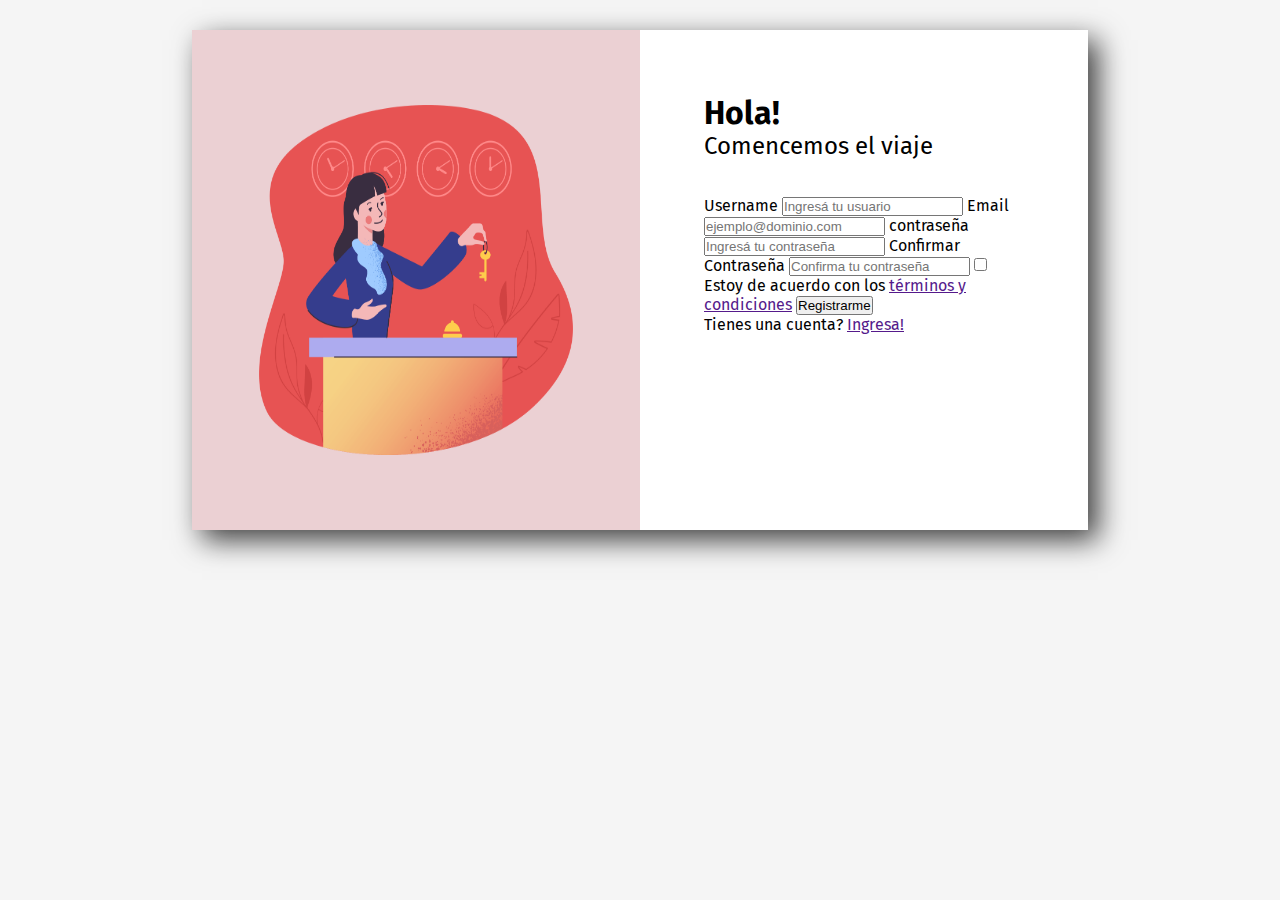
==== index.html @ 23bb0846 "se realiza maquetado y avanze de css" ====
<!DOCTYPE html>
<html lang="en">
  <head>
    <meta charset="UTF-8" />
    <meta name="viewport" content="width=device-width, initial-scale=1.0" />
    <link rel="stylesheet" href="style.css" />
    <title>Document</title>
  </head>
  <body>
    <div class="container">
      <div class="conteiner__left">
        <div class="conteiner__left__img">
          <img class="image" src="img/registro.png" />
        </div>
      </div>
      <div class="conteiner__right">
        <h1 class="title">Hola!</h1>
        <h2 class="subtitle">Comencemos el viaje</h2>
        <form action="conteiner__form">
          <label for="">
            Username
            <input type="text" placeholder="Ingresá tu usuario" />
          </label>
          <label for=""
            >Email
            <input type="email" placeholder="ejemplo@dominio.com" />
          </label>
          <label for="">
            contraseña
            <input type="password" placeholder="Ingresá tu contraseña" />
          </label>
          <label for="">
            Confirmar Contraseña
            <input type="password" placeholder="Confirma tu contraseña" />
          </label>
          <label>
            <input type="checkbox" /> Estoy de acuerdo con los
            <a href="">términos y condiciones</a>
          </label>
          <button>Registrarme</button>
          <p>Tienes una cuenta? <a href="">Ingresa!</a></p>
        </form>
      </div>
    </div>
  </body>
</html>
---- style.css ----
@import url("https://fonts.googleapis.com/css?family=Fira+Sans:300,400,600,700&display=swap");
* {
  padding: 0;
  margin: 0;
  box-sizing: border-box;
}

body {
  font-family: "Fira Sans", sans-serif;
  background-color: #f5f5f5;
}

.container {
  width: 70%;
  height: 500px;
  display: flex;
  margin: 30px auto;
  box-shadow: 10px 10px 27px 0px rgba(0, 0, 0, 0.75);
}

.conteiner__left {
  width: 50%;
  background-color: #ebd0d3;
  display: flex;
  justify-content: center;
  align-items: center;
}

.conteiner__left__img {
  width: 70%;
  height: 70%;
}

.conteiner__right {
  width: 50%;
  padding: 4rem;
  background-color: white;
}

.image {
  width: 100%;
  height: 100%;
}

.title {
  font-size: 32px;
}

.subtitle {
  font-weight: 400;
  margin-bottom: 36px;
}

/*# sourceMappingURL=style.css.map */
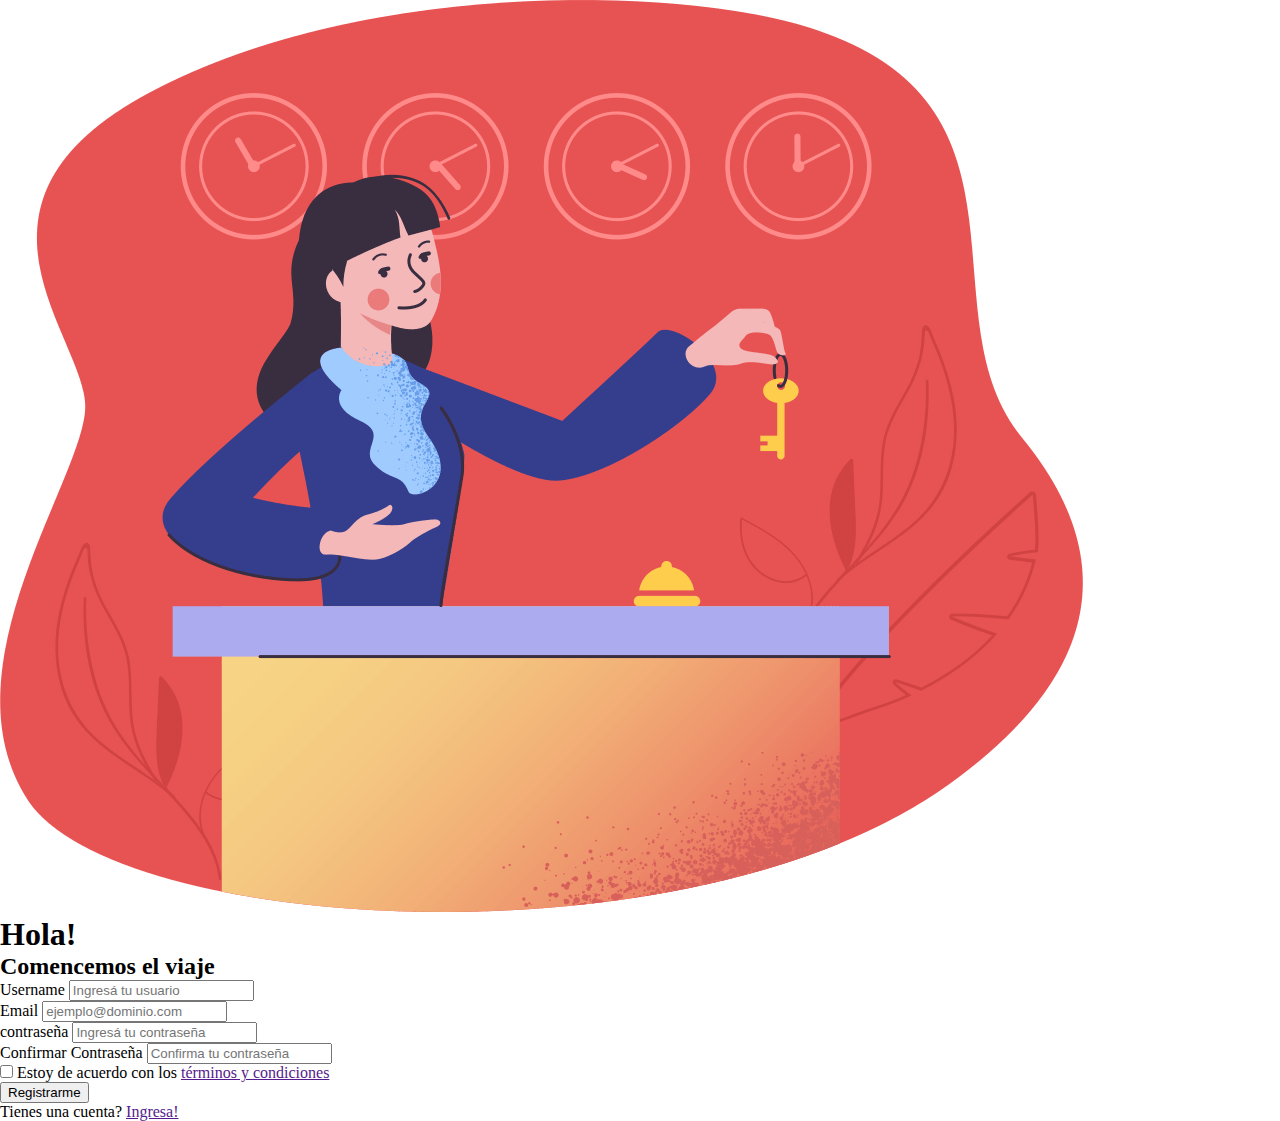
==== commit 2808a0a4: "first commit" ====
--- a/index.html
+++ b/index.html
@@ -3,42 +3,54 @@
   <head>
     <meta charset="UTF-8" />
     <meta name="viewport" content="width=device-width, initial-scale=1.0" />
-    <link rel="stylesheet" href="style.css" />
+    <link rel="stylesheet" href="styles/style.css" />
     <title>Document</title>
   </head>
   <body>
-    <div class="container">
-      <div class="conteiner__left">
-        <div class="conteiner__left__img">
-          <img class="image" src="img/registro.png" />
-        </div>
+    <div class="main">
+      <div class="conteiner conteiner--img">
+        <img class="image" src="img/registro.png" />
       </div>
-      <div class="conteiner__right">
+
+      <div class="conteiner conteiner--info">
         <h1 class="title">Hola!</h1>
         <h2 class="subtitle">Comencemos el viaje</h2>
-        <form action="conteiner__form">
-          <label for="">
-            Username
+        <form action="form">
+          <div class="form__item">
+            <label for="">
+              Username
+            </label>
             <input type="text" placeholder="Ingresá tu usuario" />
-          </label>
-          <label for=""
-            >Email
+          </div>
+          <div class="conteiner__form__item">
+            <label for="">Email </label>
             <input type="email" placeholder="ejemplo@dominio.com" />
-          </label>
-          <label for="">
-            contraseña
+          </div>
+          <div class="conteiner__form__item">
+            <label for="">
+              contraseña
+            </label>
             <input type="password" placeholder="Ingresá tu contraseña" />
-          </label>
-          <label for="">
-            Confirmar Contraseña
+          </div>
+          <div class="conteiner__form__item">
+            <label for="">
+              Confirmar Contraseña
+            </label>
             <input type="password" placeholder="Confirma tu contraseña" />
-          </label>
-          <label>
-            <input type="checkbox" /> Estoy de acuerdo con los
-            <a href="">términos y condiciones</a>
-          </label>
-          <button>Registrarme</button>
-          <p>Tienes una cuenta? <a href="">Ingresa!</a></p>
+          </div>
+          <div class="conteiner__form__item">
+            <label>
+              <input type="checkbox" /> Estoy de acuerdo con los
+              <a href="">términos y condiciones</a>
+            </label>
+          </div>
+          <div class="conteiner__form__item">
+            <button>Registrarme</button>
+          </div>
+
+          <div class="conteiner__form__item">
+            <p>Tienes una cuenta? <a href="">Ingresa!</a></p>
+          </div>
         </form>
       </div>
     </div>
--- a/styles/style.css
+++ b/styles/style.css
@@ -0,0 +1,5 @@
+* {
+  margin: 0;
+}
+
+/*# sourceMappingURL=style.css.map */
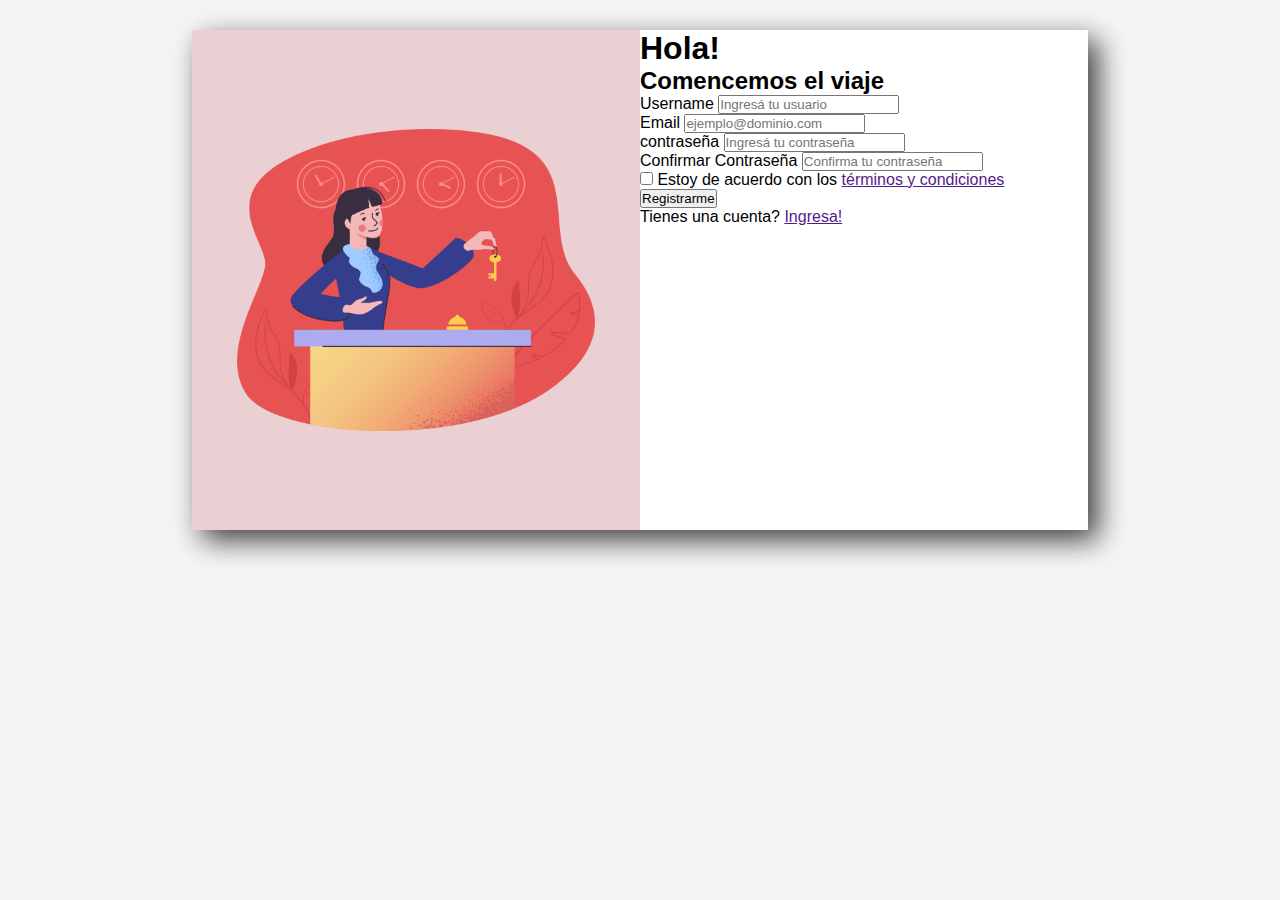
==== commit f6b353ea: "tp_11_avanzado" ====
--- a/index.html
+++ b/index.html
@@ -9,47 +9,67 @@
   <body>
     <div class="main">
       <div class="conteiner conteiner--img">
-        <img class="image" src="img/registro.png" />
+        <img class="conteiner__image" src="img/registro.png" />
       </div>
 
       <div class="conteiner conteiner--info">
-        <h1 class="title">Hola!</h1>
-        <h2 class="subtitle">Comencemos el viaje</h2>
-        <form action="form">
+        <form action="form" class="form">
+          <h1 class="title">Hola!</h1>
+          <h2 class="subtitle">Comencemos el viaje</h2>
+
           <div class="form__item">
-            <label for="">
+            <label for="" class="form__label">
               Username
             </label>
-            <input type="text" placeholder="Ingresá tu usuario" />
+            <input
+              class="form__input"
+              type="text"
+              placeholder="Ingresá tu usuario"
+            />
           </div>
-          <div class="conteiner__form__item">
-            <label for="">Email </label>
-            <input type="email" placeholder="ejemplo@dominio.com" />
+          <div class="form__item">
+            <label for="" class="form__label"> Email </label>
+            <input
+              class="form__input"
+              type="email"
+              placeholder="ejemplo@dominio.com"
+            />
           </div>
-          <div class="conteiner__form__item">
-            <label for="">
+          <div class="form__item">
+            <label for="" class="form__label">
               contraseña
             </label>
-            <input type="password" placeholder="Ingresá tu contraseña" />
+            <input
+              class="form__input"
+              type="password"
+              placeholder="Ingresá tu contraseña"
+            />
           </div>
-          <div class="conteiner__form__item">
-            <label for="">
+          <div class="form__item">
+            <label for="" class="form__label">
               Confirmar Contraseña
             </label>
-            <input type="password" placeholder="Confirma tu contraseña" />
+            <input
+              class="form__input"
+              type="password"
+              placeholder="Confirma tu contraseña"
+            />
           </div>
-          <div class="conteiner__form__item">
-            <label>
-              <input type="checkbox" /> Estoy de acuerdo con los
+          <div class="form__item">
+            <label class="form__label">
+              <input class="form__checkbox__" type="checkbox" /> Estoy de
+              acuerdo con los
               <a href="">términos y condiciones</a>
             </label>
           </div>
-          <div class="conteiner__form__item">
-            <button>Registrarme</button>
+          <div class="form__item">
+            <button class="btn">Registrarme</button>
           </div>
 
-          <div class="conteiner__form__item">
-            <p>Tienes una cuenta? <a href="">Ingresa!</a></p>
+          <div class="form__item">
+            <p class="form__legales">
+              Tienes una cuenta? <a class="form__legales" href="">Ingresa!</a>
+            </p>
           </div>
         </form>
       </div>
--- a/styles/style.css
+++ b/styles/style.css
@@ -1,5 +1,38 @@
 * {
   margin: 0;
+  padding: 0;
+  box-sizing: border-box;
+}
+
+.conteiner {
+  width: 50%;
+  display: flex;
+}
+.conteiner--img {
+  background-color: #ebd0d3;
+  justify-content: center;
+  align-items: center;
+}
+.conteiner--info {
+  background-color: white;
+  flex-direction: column;
+}
+.conteiner .conteiner__image {
+  width: 80%;
+  height: auto;
+}
+
+body {
+  font-family: "Fira Sans", sans-serif;
+  background-color: #f5f5f5;
+}
+
+.main {
+  width: 70%;
+  height: 500px;
+  display: flex;
+  margin: 30px auto;
+  box-shadow: 10px 10px 27px 0px rgba(0, 0, 0, 0.75);
 }
 
 /*# sourceMappingURL=style.css.map */
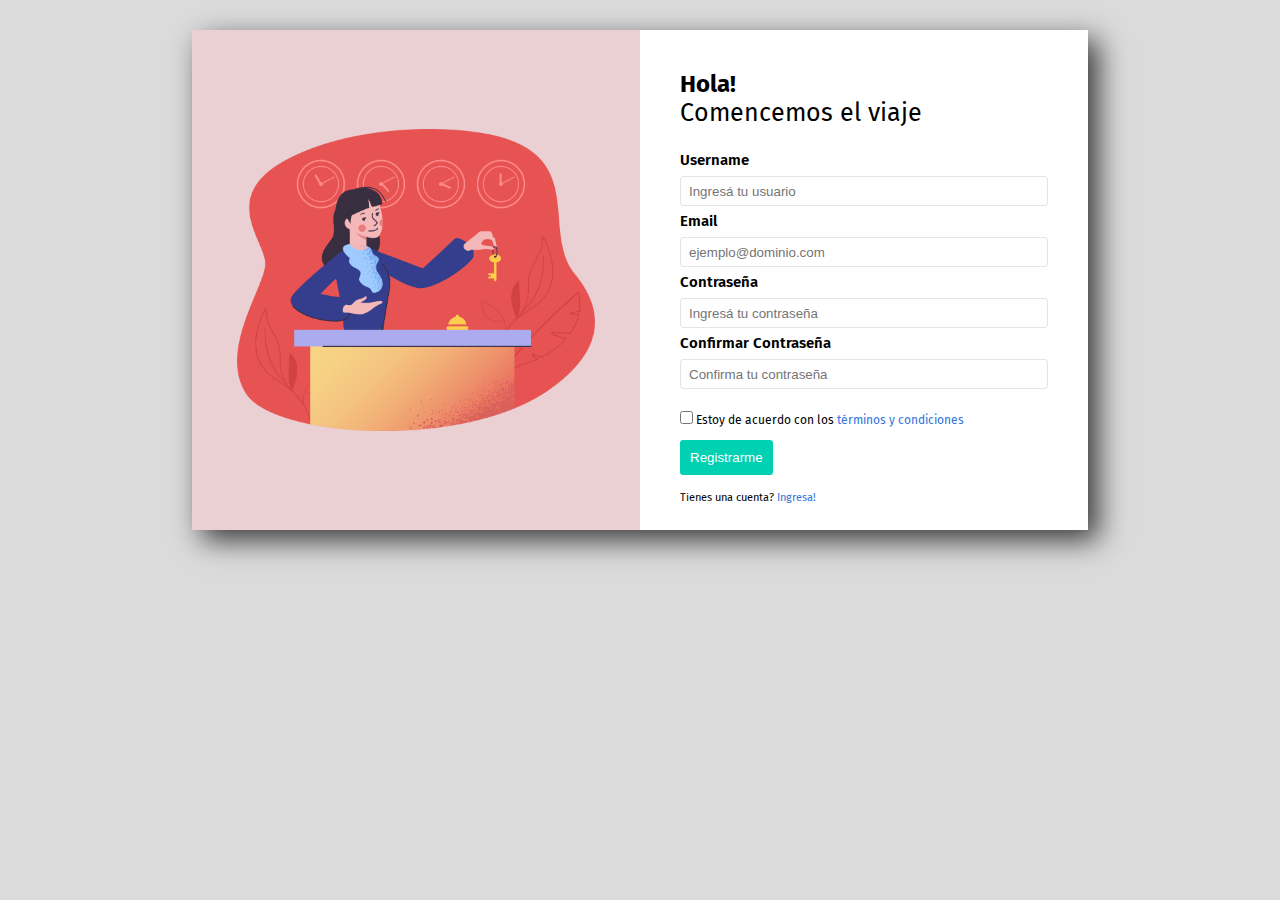
==== commit 27f72d5b: "Trabajo registro terminado" ====
--- a/index.html
+++ b/index.html
@@ -4,6 +4,10 @@
     <meta charset="UTF-8" />
     <meta name="viewport" content="width=device-width, initial-scale=1.0" />
     <link rel="stylesheet" href="styles/style.css" />
+    <link
+      href="https://fonts.googleapis.com/css?family=Fira+Sans:300,400,600,700,800&display=swap"
+      rel="stylesheet"
+    />
     <title>Document</title>
   </head>
   <body>
@@ -16,63 +20,64 @@
         <form action="form" class="form">
           <h1 class="title">Hola!</h1>
           <h2 class="subtitle">Comencemos el viaje</h2>
-
-          <div class="form__item">
-            <label for="" class="form__label">
-              Username
-            </label>
-            <input
-              class="form__input"
-              type="text"
-              placeholder="Ingresá tu usuario"
-            />
+          <div class="form form--item">
+            <div class="form form--item">
+              <label for="" class="form form--label">
+                Username
+              </label>
+              <input
+                class="form form--input"
+                type="text"
+                placeholder="Ingresá tu usuario"
+              />
+            </div>
+            <div class="form form--item">
+              <label for="" class="form form--label"> Email </label>
+              <input
+                class="form form--input"
+                type="email"
+                placeholder="ejemplo@dominio.com"
+              />
+            </div>
+            <div class="form form--item">
+              <label for="" class="form form--label">
+                Contraseña
+              </label>
+              <input
+                class="form form--input"
+                type="password"
+                placeholder="Ingresá tu contraseña"
+              />
+            </div>
+            <div class="form form--item">
+              <label for="" class="form form--label">
+                Confirmar Contraseña
+              </label>
+              <input
+                class="form form--input"
+                type="password"
+                placeholder="Confirma tu contraseña"
+              />
+            </div>
           </div>
-          <div class="form__item">
-            <label for="" class="form__label"> Email </label>
-            <input
-              class="form__input"
-              type="email"
-              placeholder="ejemplo@dominio.com"
-            />
-          </div>
-          <div class="form__item">
-            <label for="" class="form__label">
-              contraseña
-            </label>
-            <input
-              class="form__input"
-              type="password"
-              placeholder="Ingresá tu contraseña"
-            />
-          </div>
-          <div class="form__item">
-            <label for="" class="form__label">
-              Confirmar Contraseña
-            </label>
-            <input
-              class="form__input"
-              type="password"
-              placeholder="Confirma tu contraseña"
-            />
-          </div>
-          <div class="form__item">
-            <label class="form__label">
-              <input class="form__checkbox__" type="checkbox" /> Estoy de
-              acuerdo con los
-              <a href="">términos y condiciones</a>
+          <div class="form__item__label">
+            <label class="form form--checkbox_label">
+              <input class="form__checkbox" type="checkbox" /> Estoy de acuerdo
+              con los
+              <a href="" class="links">términos y condiciones</a>
             </label>
           </div>
-          <div class="form__item">
-            <button class="btn">Registrarme</button>
-          </div>
-
-          <div class="form__item">
-            <p class="form__legales">
-              Tienes una cuenta? <a class="form__legales" href="">Ingresa!</a>
-            </p>
-          </div>
-        </form>
+          <div class="form form--item__label">
+            <div class="form__item__label">
+              <button class="btn">Registrarme</button>
+                <p class="form__legales">
+                  Tienes una cuenta? <a class="links" href="">Ingresa!</a>
+                </p>
+             </div>
+            </div>
+        </div>
       </div>
-    </div>
+    </form>
+     
   </body>
 </html>
--- a/styles/style.css
+++ b/styles/style.css
@@ -1,3 +1,4 @@
+@import url("https://fonts.googleapis.com/css?family=Fira+Sans:300,400,600,700&display=swap");
 * {
   margin: 0;
   padding: 0;
@@ -16,15 +17,80 @@
 .conteiner--info {
   background-color: white;
   flex-direction: column;
+  padding: 40px;
 }
 .conteiner .conteiner__image {
   width: 80%;
   height: auto;
 }
 
+.title {
+  font-size: 1.5rem;
+}
+
+.subtitle {
+  font-size: 36px;
+  font-weight: 400;
+  font-size: 25px;
+  margin-bottom: 20px;
+}
+
+.form--item {
+  display: flex;
+  flex-direction: column;
+  justify-content: space-between;
+  margin: 3px 0;
+}
+.form--input {
+  height: 30px;
+  border-radius: 4px;
+  border: 1px solid #e1e1e1e1;
+}
+.form input::placeholder {
+  padding: 8px;
+}
+.form--label {
+  font-weight: 600;
+  margin-bottom: 7px;
+  font-size: 15px;
+}
+.form--checkbox_label {
+  font-size: 12px;
+}
+
+.form__checkbox {
+  margin: 1rem 0;
+}
+
+.form__legales {
+  font-size: 11px;
+  margin-top: 1rem;
+}
+
+.links {
+  text-decoration: none;
+  color: #3273dc;
+}
+
+.btn {
+  background-color: #00d1b2;
+  color: #fff;
+  padding: 10px;
+  border: none;
+  border-radius: 3px;
+}
+
+.btn:hover {
+  background-color: #00c4a7;
+}
+
+.btn:active {
+  background-color: #00b89c;
+}
+
 body {
   font-family: "Fira Sans", sans-serif;
-  background-color: #f5f5f5;
+  background-color: #dbdbdb;
 }
 
 .main {
